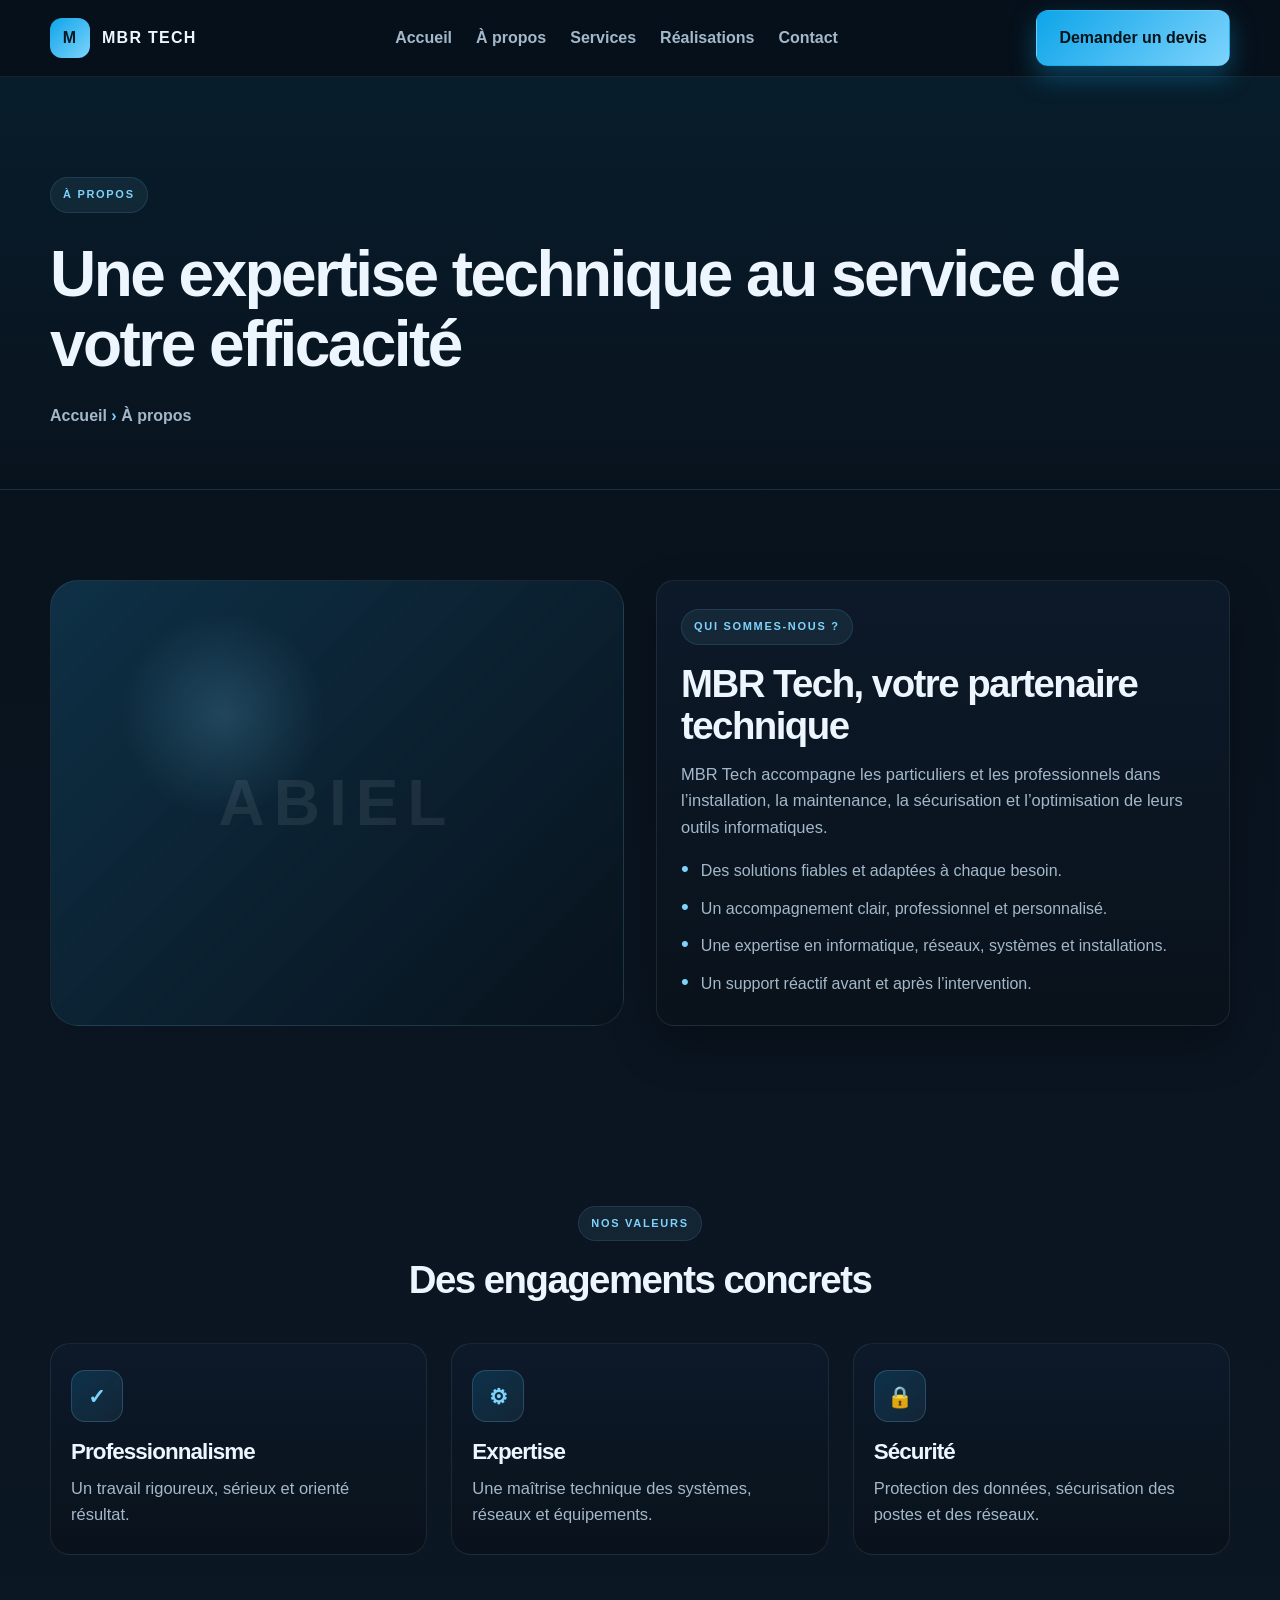
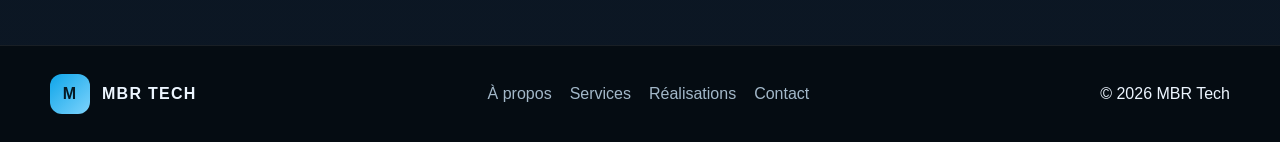
==== about.html @ f69b9838 "Initial commit for MBR Tech website with static pages and styling" ====
<!DOCTYPE html>
<html lang="fr">
<head>
  <meta charset="UTF-8" />
  <meta name="viewport" content="width=device-width, initial-scale=1.0" />
  <title>À propos | MBR Tech</title>
  <link rel="stylesheet" href="style.css" />
</head>
<body>
  <header class="site-header">
    <div class="container nav">
      <a href="index.html" class="brand">
        <span class="brand-mark">M</span>
        <span>MBR Tech</span>
      </a>

      <nav class="nav-links" id="navLinks">
        <a href="index.html">Accueil</a>
        <a href="about.html">À propos</a>
        <a href="services.html">Services</a>
        <a href="portfolio.html">Réalisations</a>
        <a href="contact.html">Contact</a>
      </nav>

      <div class="nav-cta">
        <a href="contact.html" class="btn btn-primary">Demander un devis</a>
        <button class="menu-btn" id="menuBtn" aria-label="Menu">☰</button>
      </div>
    </div>
  </header>

  <main>
    <section class="page-banner">
      <div class="container">
        <div>
          <span class="tiny-tag">À propos</span>
          <h1>Une expertise technique au service de votre efficacité</h1>
        </div>
        <div class="breadcrumb">Accueil <span>›</span> À propos</div>
      </div>
    </section>

    <section class="section">
      <div class="container grid-2">
        <div class="about-visual"></div>

        <div class="card">
          <span class="tiny-tag">Qui sommes-nous ?</span>
          <h2>MBR Tech, votre partenaire technique</h2>
          <p>
            MBR Tech accompagne les particuliers et les professionnels dans l’installation,
            la maintenance, la sécurisation et l’optimisation de leurs outils informatiques.
          </p>

          <ul class="feature-list">
            <li>Des solutions fiables et adaptées à chaque besoin.</li>
            <li>Un accompagnement clair, professionnel et personnalisé.</li>
            <li>Une expertise en informatique, réseaux, systèmes et installations.</li>
            <li>Un support réactif avant et après l’intervention.</li>
          </ul>
        </div>
      </div>
    </section>

    <section class="section">
      <div class="container">
        <div class="section-header">
          <span class="tiny-tag">Nos valeurs</span>
          <h2>Des engagements concrets</h2>
        </div>

        <div class="service-grid">
          <div class="service-box">
            <div class="service-icon">✓</div>
            <h3>Professionnalisme</h3>
            <p>Un travail rigoureux, sérieux et orienté résultat.</p>
          </div>

          <div class="service-box">
            <div class="service-icon">⚙</div>
            <h3>Expertise</h3>
            <p>Une maîtrise technique des systèmes, réseaux et équipements.</p>
          </div>

          <div class="service-box">
            <div class="service-icon">🔒</div>
            <h3>Sécurité</h3>
            <p>Protection des données, sécurisation des postes et des réseaux.</p>
          </div>
        </div>
      </div>
    </section>
  </main>

  <footer class="site-footer">
    <div class="container footer-wrap">
      <div class="brand">
        <span class="brand-mark">M</span>
        <span>MBR Tech</span>
      </div>

      <div class="footer-links">
        <a href="about.html">À propos</a>
        <a href="services.html">Services</a>
        <a href="portfolio.html">Réalisations</a>
        <a href="contact.html">Contact</a>
      </div>

      <div>© <span id="year"></span> MBR Tech</div>
    </div>
  </footer>

  <script src="script.js"></script>
</body>
</html>
---- style.css ----
:root{
  --primary:#08131d;
  --primary-2:#0f1f2d;
  --secondary:#0ea5e9;
  --secondary-2:#7dd3fc;
  --text:#edf6ff;
  --muted:#a3b8c9;
  --card:#0d1b2a;
  --line:rgba(255,255,255,0.08);
  --success:#4ade80;
  --shadow:0 20px 45px rgba(0,0,0,0.28);
  --radius:18px;
  --container:1180px;
}

*{
  box-sizing:border-box;
  margin:0;
  padding:0;
}

html{
  scroll-behavior:smooth;
}

body{
  font-family:"Segoe UI", Tahoma, Geneva, Verdana, sans-serif;
  background:linear-gradient(180deg,#07111b 0%, #0c1724 100%);
  color:var(--text);
  line-height:1.6;
}

img{
  max-width:100%;
  display:block;
}

a{
  text-decoration:none;
  color:inherit;
}

.container{
  width:min(var(--container), calc(100% - 30px));
  margin:0 auto;
}

.section{
  padding:90px 0;
}

.section-header{
  max-width:700px;
  margin:0 auto 42px;
  text-align:center;
}

.tiny-tag{
  display:inline-block;
  font-size:11px;
  letter-spacing:1.7px;
  text-transform:uppercase;
  padding:8px 12px;
  border-radius:999px;
  background:rgba(125,211,252,0.08);
  border:1px solid rgba(125,211,252,0.12);
  color:var(--secondary-2);
  font-weight:700;
  margin-bottom:18px;
}

h1,h2,h3,h4{
  line-height:1.1;
  letter-spacing:-0.04em;
  margin:0;
}

h1{
  font-size:clamp(2.4rem, 5vw, 4.5rem);
}

h2{
  font-size:clamp(2rem, 3vw, 3rem);
  margin-bottom:14px;
}

p{
  color:var(--muted);
  font-size:1.03rem;
}

.btn{
  display:inline-flex;
  align-items:center;
  justify-content:center;
  gap:10px;
  border-radius:12px;
  padding:14px 22px;
  font-weight:700;
  transition:0.25s ease;
  border:1px solid transparent;
  cursor:pointer;
}

.btn-primary{
  color:#031319;
  background:linear-gradient(135deg, var(--secondary), var(--secondary-2));
  box-shadow:0 10px 26px rgba(14,165,233,0.35);
}

.btn-primary:hover{
  transform:translateY(-2px);
}

.btn-secondary{
  color:var(--text);
  background:transparent;
  border-color:var(--line);
}

.btn-secondary:hover{
  background:rgba(255,255,255,0.03);
}

.site-header{
  position:sticky;
  top:0;
  z-index:999;
  backdrop-filter:blur(12px);
  background:rgba(7,17,27,0.78);
  border-bottom:1px solid var(--line);
}

.nav{
  display:flex;
  align-items:center;
  justify-content:space-between;
  height:76px;
}

.brand{
  display:flex;
  align-items:center;
  gap:12px;
  font-weight:800;
  letter-spacing:0.08em;
  text-transform:uppercase;
}

.brand-mark{
  width:40px;
  height:40px;
  background:linear-gradient(135deg,var(--secondary), var(--secondary-2));
  color:#061923;
  display:grid;
  place-items:center;
  border-radius:12px;
  font-weight:900;
}

.nav-links{
  display:flex;
  gap:24px;
  align-items:center;
  color:var(--muted);
  font-weight:600;
}

.nav-links a{
  position:relative;
}

.nav-links a::after{
  content:"";
  position:absolute;
  left:0;
  bottom:-8px;
  width:100%;
  height:2px;
  background:linear-gradient(90deg,var(--secondary),var(--secondary-2));
  transform:scaleX(0);
  transform-origin:left;
  transition:0.2s ease;
}

.nav-links a:hover{
  color:var(--text);
}

.nav-links a:hover::after{
  transform:scaleX(1);
}

.nav-cta{
  display:flex;
  align-items:center;
  gap:14px;
}

.menu-btn{
  display:none;
  width:42px;
  height:42px;
  border:1px solid var(--line);
  background:transparent;
  border-radius:12px;
  color:var(--text);
  font-size:1.4rem;
  cursor:pointer;
}

.page-banner{
  padding:100px 0 60px;
  border-bottom:1px solid var(--line);
  background:linear-gradient(180deg, rgba(14,165,233,0.08), rgba(14,165,233,0));
}

.page-banner .container{
  display:flex;
  align-items:flex-end;
  justify-content:space-between;
  gap:24px;
  flex-wrap:wrap;
}

.page-banner h1{
  font-size:clamp(2.6rem, 5vw, 4rem);
  margin-top:8px;
}

.breadcrumb{
  color:var(--muted);
  font-weight:600;
}

.breadcrumb span{
  color:var(--secondary-2);
}

.grid-2{
  display:grid;
  grid-template-columns:1fr 1fr;
  gap:32px;
}

.card{
  background:linear-gradient(180deg, rgba(13,26,42,0.98), rgba(10,18,27,0.94));
  border:1px solid var(--line);
  border-radius:var(--radius);
  padding:28px 24px;
  box-shadow:var(--shadow);
}

.feature-list{
  list-style:none;
  display:grid;
  gap:12px;
  margin-top:18px;
}

.feature-list li{
  display:flex;
  align-items:flex-start;
  gap:12px;
  color:var(--muted);
}

.feature-list li::before{
  content:"•";
  color:var(--secondary-2);
  font-size:1.4rem;
  line-height:1;
}

.about-visual{
  min-height:420px;
  border-radius:28px;
  background:
    radial-gradient(circle at 30% 30%, rgba(125,211,252,0.18), transparent 20%),
    linear-gradient(135deg, rgba(14,165,233,0.14), rgba(7,17,27,0.9)),
    #0e1d2b;
  border:1px solid var(--line);
  position:relative;
  overflow:hidden;
}

.about-visual::after{
  content:"ABIEL";
  position:absolute;
  inset:50% auto auto 50%;
  transform:translate(-50%,-50%);
  font-size:4rem;
  font-weight:900;
  letter-spacing:0.14em;
  color:rgba(255,255,255,0.08);
}

.service-grid{
  display:grid;
  grid-template-columns:repeat(3, minmax(0, 1fr));
  gap:24px;
}

.service-box{
  background:linear-gradient(180deg, rgba(13,26,42,0.98), rgba(10,18,27,0.94));
  border:1px solid var(--line);
  border-radius:20px;
  padding:26px 20px;
  transition:0.25s ease;
}

.service-box:hover{
  transform:translateY(-6px);
  box-shadow:var(--shadow);
  border-color:rgba(125,211,252,0.22);
}

.service-icon{
  width:52px;
  height:52px;
  border-radius:14px;
  display:grid;
  place-items:center;
  background:linear-gradient(135deg, rgba(14,165,233,0.18), rgba(125,211,252,0.08));
  border:1px solid rgba(125,211,252,0.2);
  color:var(--secondary-2);
  font-size:1.3rem;
  font-weight:800;
  margin-bottom:18px;
}

.service-box h3{
  margin-bottom:10px;
  font-size:1.4rem;
}

.service-box ul{
  list-style:none;
  margin-top:14px;
  display:grid;
  gap:8px;
  color:var(--muted);
}

.service-box li::before{
  content:"•";
  color:var(--secondary-2);
  margin-right:8px;
}

.projects-grid{
  display:grid;
  grid-template-columns:repeat(3, minmax(0, 1fr));
  gap:24px;
}

.project-card{
  background:linear-gradient(180deg, rgba(13,26,42,0.98), rgba(10,18,27,0.94));
  border:1px solid var(--line);
  border-radius:22px;
  overflow:hidden;
}

.project-visual{
  height:210px;
  display:flex;
  align-items:center;
  justify-content:center;
  position:relative;
  background:linear-gradient(135deg, rgba(14,165,233,0.26), rgba(15,31,45,1));
  border-bottom:1px solid var(--line);
}

.project-visual::before{
  content:"";
  position:absolute;
  width:140%;
  height:180%;
  border-radius:50%;
  background:radial-gradient(circle, rgba(125,211,252,0.25), transparent 60%);
  transform:translate(15%, 20%);
}

.project-visual span{
  position:relative;
  z-index:1;
  font-size:3rem;
  font-weight:900;
  color:rgba(255,255,255,0.85);
}

.project-body{
  padding:22px 20px 26px;
}

.project-body .meta{
  display:inline-block;
  padding:6px 10px;
  border-radius:999px;
  background:rgba(125,211,252,0.08);
  border:1px solid rgba(125,211,252,0.12);
  color:var(--secondary-2);
  font-weight:700;
  font-size:0.72rem;
  letter-spacing:0.08em;
  text-transform:uppercase;
  margin-bottom:14px;
}

.project-body h3{
  font-size:1.4rem;
  margin-bottom:10px;
}

.process-grid{
  display:grid;
  grid-template-columns:repeat(5, minmax(0,1fr));
  gap:18px;
}

.step{
  background:rgba(255,255,255,0.02);
  border:1px solid var(--line);
  border-radius:18px;
  padding:22px 18px;
}

.step .num{
  width:42px;
  height:42px;
  display:grid;
  place-items:center;
  border-radius:12px;
  background:linear-gradient(135deg, var(--secondary), var(--secondary-2));
  color:#04151d;
  font-weight:900;
  margin-bottom:18px;
}

.step h3{
  margin-bottom:10px;
  font-size:1.18rem;
}

.contact-wrap{
  display:grid;
  grid-template-columns:0.8fr 1.2fr;
  gap:26px;
}

.contact-box, .form-box{
  background:rgba(255,255,255,0.02);
  border:1px solid var(--line);
  border-radius:24px;
  padding:24px 22px;
}

.contact-info{
  display:grid;
  gap:16px;
  margin-top:20px;
}

.info-item{
  display:flex;
  gap:14px;
  align-items:flex-start;
  padding:14px 16px;
  background:rgba(255,255,255,0.015);
  border:1px solid var(--line);
  border-radius:14px;
}

.info-icon{
  width:42px;
  height:42px;
  display:grid;
  place-items:center;
  border-radius:12px;
  background:linear-gradient(135deg, rgba(14,165,233,0.18), rgba(125,211,252,0.08));
  color:var(--secondary-2);
  font-weight:800;
}

.form{
  display:grid;
  gap:18px;
}

.field-row{
  display:grid;
  grid-template-columns:1fr 1fr;
  gap:18px;
}

.field{
  display:grid;
  gap:8px;
}

.field label{
  color:var(--muted);
  font-weight:600;
}

.field input, .field textarea{
  width:100%;
  border:1px solid var(--line);
  background:rgba(7,17,27,0.8);
  border-radius:12px;
  color:var(--text);
  padding:14px 16px;
  font:inherit;
}

.field input:focus, .field textarea:focus{
  outline:none;
  border-color:rgba(125,211,252,0.4);
  box-shadow:0 0 0 3px rgba(14,165,233,0.12);
}

.site-footer{
  background:rgba(6,12,18,0.96);
  border-top:1px solid var(--line);
  padding:28px 0;
}

.footer-wrap{
  display:flex;
  align-items:center;
  justify-content:space-between;
  flex-wrap:wrap;
  gap:18px;
}

.footer-links{
  display:flex;
  gap:18px;
  flex-wrap:wrap;
  color:var(--muted);
}

.footer-links a:hover{
  color:var(--text);
}

@media (max-width:980px){
  .service-grid,
  .projects-grid,
  .process-grid{
    grid-template-columns:repeat(2, minmax(0,1fr));
  }

  .contact-wrap,
  .grid-2{
    grid-template-columns:1fr;
  }

  .nav-links{
    position:absolute;
    top:76px;
    left:50%;
    transform:translateX(-50%);
    width:min(90%,540px);
    background:rgba(8,19,29,0.96);
    border:1px solid var(--line);
    border-radius:18px;
    padding:18px 20px;
    display:none;
    flex-direction:column;
    align-items:flex-start;
  }

  .nav-links.open{
    display:flex;
  }

  .menu-btn{
    display:inline-flex;
    align-items:center;
    justify-content:center;
  }
}

@media (max-width:640px){
  .service-grid,
  .projects-grid,
  .process-grid,
  .field-row{
    grid-template-columns:1fr;
  }

  .nav-cta .btn{
    display:none;
  }

  .section{
    padding:76px 0;
  }

  .page-banner{
    padding-top:80px;
  }
}
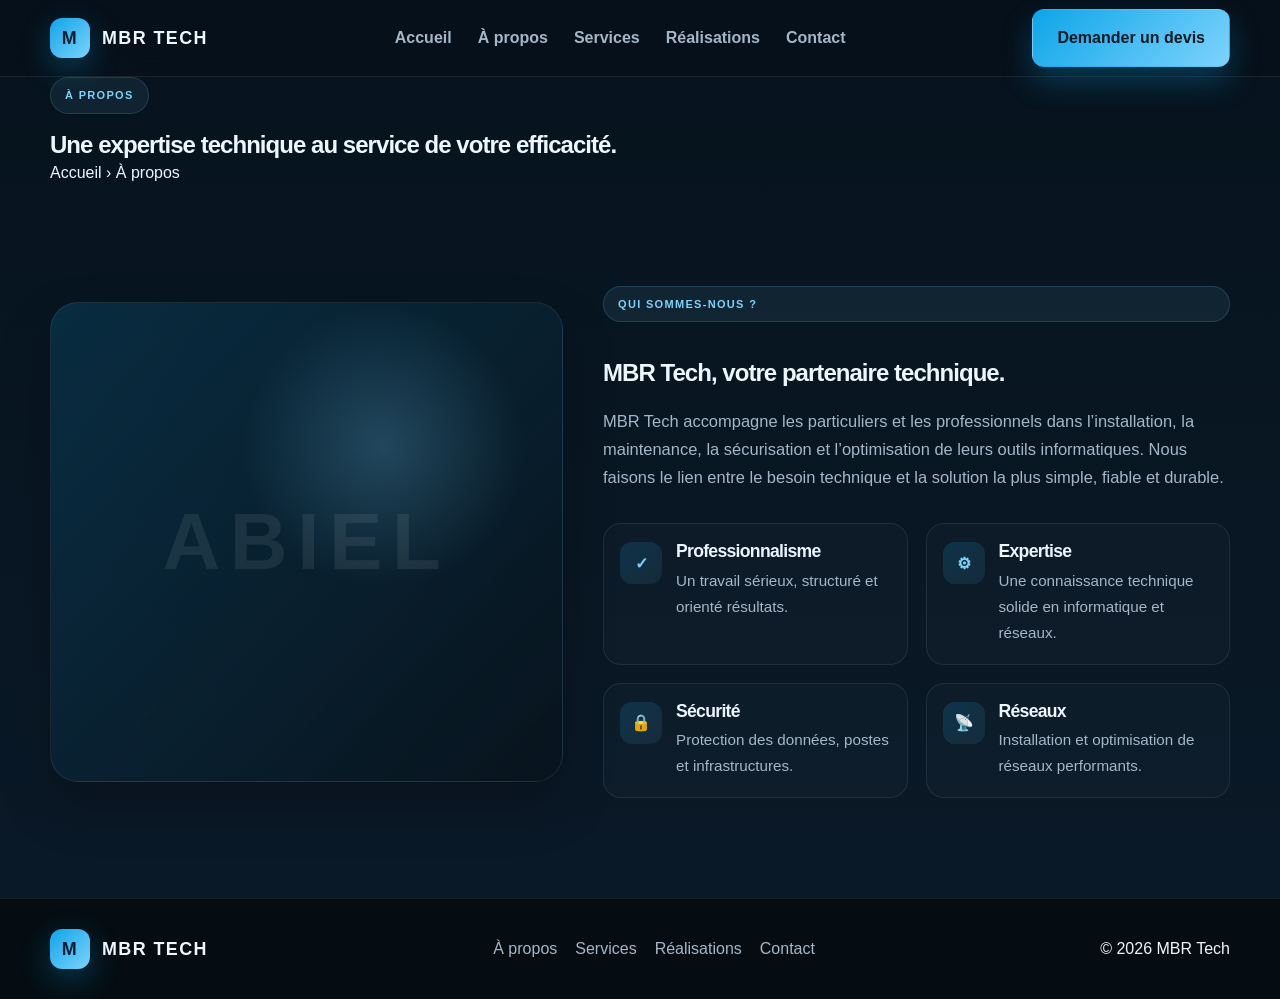
==== commit a0071d9a: "Enhance MBR Tech website design and premium layout across all pages." ====
--- a/about.html
+++ b/about.html
@@ -1,115 +1,114 @@
 <!DOCTYPE html>
 <html lang="fr">
-<head>
-  <meta charset="UTF-8" />
-  <meta name="viewport" content="width=device-width, initial-scale=1.0" />
-  <title>À propos | MBR Tech</title>
-  <link rel="stylesheet" href="style.css" />
-</head>
-<body>
-  <header class="site-header">
-    <div class="container nav">
-      <a href="index.html" class="brand">
-        <span class="brand-mark">M</span>
-        <span>MBR Tech</span>
-      </a>
+  <head>
+    <meta charset="UTF-8" />
+    <meta name="viewport" content="width=device-width, initial-scale=1.0" />
+    <title>À propos | MBR Tech</title>
+    <link rel="stylesheet" href="style.css" />
+  </head>
+  <body>
+    <header class="site-header">
+      <div class="container nav">
+        <a href="index.html" class="brand">
+          <span class="brand-mark">M</span>
+          <span>MBR Tech</span>
+        </a>
 
-      <nav class="nav-links" id="navLinks">
-        <a href="index.html">Accueil</a>
-        <a href="about.html">À propos</a>
-        <a href="services.html">Services</a>
-        <a href="portfolio.html">Réalisations</a>
-        <a href="contact.html">Contact</a>
-      </nav>
+        <nav class="nav-links" id="navLinks">
+          <a href="index.html">Accueil</a>
+          <a href="about.html">À propos</a>
+          <a href="services.html">Services</a>
+          <a href="portfolio.html">Réalisations</a>
+          <a href="contact.html">Contact</a>
+        </nav>
 
-      <div class="nav-cta">
-        <a href="contact.html" class="btn btn-primary">Demander un devis</a>
-        <button class="menu-btn" id="menuBtn" aria-label="Menu">☰</button>
-      </div>
-    </div>
-  </header>
-
-  <main>
-    <section class="page-banner">
-      <div class="container">
-        <div>
-          <span class="tiny-tag">À propos</span>
-          <h1>Une expertise technique au service de votre efficacité</h1>
-        </div>
-        <div class="breadcrumb">Accueil <span>›</span> À propos</div>
-      </div>
-    </section>
-
-    <section class="section">
-      <div class="container grid-2">
-        <div class="about-visual"></div>
-
-        <div class="card">
-          <span class="tiny-tag">Qui sommes-nous ?</span>
-          <h2>MBR Tech, votre partenaire technique</h2>
-          <p>
-            MBR Tech accompagne les particuliers et les professionnels dans l’installation,
-            la maintenance, la sécurisation et l’optimisation de leurs outils informatiques.
-          </p>
-
-          <ul class="feature-list">
-            <li>Des solutions fiables et adaptées à chaque besoin.</li>
-            <li>Un accompagnement clair, professionnel et personnalisé.</li>
-            <li>Une expertise en informatique, réseaux, systèmes et installations.</li>
-            <li>Un support réactif avant et après l’intervention.</li>
-          </ul>
+        <div class="nav-cta">
+          <a href="contact.html" class="btn btn-primary">Demander un devis</a>
+          <button class="menu-btn" id="menuBtn" aria-label="Menu">☰</button>
         </div>
       </div>
-    </section>
+    </header>
 
-    <section class="section">
-      <div class="container">
-        <div class="section-header">
-          <span class="tiny-tag">Nos valeurs</span>
-          <h2>Des engagements concrets</h2>
+    <main>
+      <section class="page-banner">
+        <div class="container page-banner-inner">
+          <div>
+            <span class="tiny-tag">À propos</span>
+            <h1>Une expertise technique au service de votre efficacité.</h1>
+          </div>
+          <div class="breadcrumb">Accueil <span>›</span> À propos</div>
         </div>
+      </section>
 
-        <div class="service-grid">
-          <div class="service-box">
-            <div class="service-icon">✓</div>
-            <h3>Professionnalisme</h3>
-            <p>Un travail rigoureux, sérieux et orienté résultat.</p>
+      <section class="section">
+        <div class="container about-grid">
+          <div class="about-visual">
+            <div class="visual-badge">ABIEL</div>
           </div>
 
-          <div class="service-box">
-            <div class="service-icon">⚙</div>
-            <h3>Expertise</h3>
-            <p>Une maîtrise technique des systèmes, réseaux et équipements.</p>
-          </div>
+          <div class="about-copy">
+            <span class="tiny-tag">Qui sommes-nous ?</span>
+            <h2>MBR Tech, votre partenaire technique.</h2>
+            <p>
+              MBR Tech accompagne les particuliers et les professionnels dans l’installation, la maintenance,
+              la sécurisation et l’optimisation de leurs outils informatiques. Nous faisons le lien entre
+              le besoin technique et la solution la plus simple, fiable et durable.
+            </p>
 
-          <div class="service-box">
-            <div class="service-icon">🔒</div>
-            <h3>Sécurité</h3>
-            <p>Protection des données, sécurisation des postes et des réseaux.</p>
+            <div class="feature-grid">
+              <div class="feature-item">
+                <div class="feature-icon">✓</div>
+                <div>
+                  <h3>Professionnalisme</h3>
+                  <p>Un travail sérieux, structuré et orienté résultats.</p>
+                </div>
+              </div>
+
+              <div class="feature-item">
+                <div class="feature-icon">⚙</div>
+                <div>
+                  <h3>Expertise</h3>
+                  <p>Une connaissance technique solide en informatique et réseaux.</p>
+                </div>
+              </div>
+
+              <div class="feature-item">
+                <div class="feature-icon">🔒</div>
+                <div>
+                  <h3>Sécurité</h3>
+                  <p>Protection des données, postes et infrastructures.</p>
+                </div>
+              </div>
+
+              <div class="feature-item">
+                <div class="feature-icon">📡</div>
+                <div>
+                  <h3>Réseaux</h3>
+                  <p>Installation et optimisation de réseaux performants.</p>
+                </div>
+              </div>
+            </div>
           </div>
         </div>
+      </section>
+    </main>
+
+    <footer class="site-footer">
+      <div class="container footer-wrap">
+        <div class="brand">
+          <span class="brand-mark">M</span>
+          <span>MBR Tech</span>
+        </div>
+        <div class="footer-links">
+          <a href="about.html">À propos</a>
+          <a href="services.html">Services</a>
+          <a href="portfolio.html">Réalisations</a>
+          <a href="contact.html">Contact</a>
+        </div>
+        <div>© <span id="year"></span> MBR Tech</div>
       </div>
-    </section>
-  </main>
+    </footer>
 
-  <footer class="site-footer">
-    <div class="container footer-wrap">
-      <div class="brand">
-        <span class="brand-mark">M</span>
-        <span>MBR Tech</span>
-      </div>
-
-      <div class="footer-links">
-        <a href="about.html">À propos</a>
-        <a href="services.html">Services</a>
-        <a href="portfolio.html">Réalisations</a>
-        <a href="contact.html">Contact</a>
-      </div>
-
-      <div>© <span id="year"></span> MBR Tech</div>
-    </div>
-  </footer>
-
-  <script src="script.js"></script>
-</body>
+    <script src="script.js"></script>
+  </body>
 </html>
--- a/style.css
+++ b/style.css
@@ -1,604 +1,1000 @@
-:root{
-  --primary:#08131d;
-  --primary-2:#0f1f2d;
-  --secondary:#0ea5e9;
-  --secondary-2:#7dd3fc;
-  --text:#edf6ff;
-  --muted:#a3b8c9;
-  --card:#0d1b2a;
-  --line:rgba(255,255,255,0.08);
-  --success:#4ade80;
-  --shadow:0 20px 45px rgba(0,0,0,0.28);
-  --radius:18px;
-  --container:1180px;
-}
-
-*{
-  box-sizing:border-box;
-  margin:0;
-  padding:0;
-}
-
-html{
-  scroll-behavior:smooth;
-}
-
-body{
-  font-family:"Segoe UI", Tahoma, Geneva, Verdana, sans-serif;
-  background:linear-gradient(180deg,#07111b 0%, #0c1724 100%);
-  color:var(--text);
-  line-height:1.6;
-}
-
-img{
-  max-width:100%;
-  display:block;
-}
-
-a{
-  text-decoration:none;
-  color:inherit;
-}
-
-.container{
-  width:min(var(--container), calc(100% - 30px));
-  margin:0 auto;
-}
-
-.section{
-  padding:90px 0;
-}
-
-.section-header{
-  max-width:700px;
-  margin:0 auto 42px;
-  text-align:center;
-}
-
-.tiny-tag{
-  display:inline-block;
-  font-size:11px;
-  letter-spacing:1.7px;
-  text-transform:uppercase;
-  padding:8px 12px;
-  border-radius:999px;
-  background:rgba(125,211,252,0.08);
-  border:1px solid rgba(125,211,252,0.12);
-  color:var(--secondary-2);
-  font-weight:700;
-  margin-bottom:18px;
-}
-
-h1,h2,h3,h4{
-  line-height:1.1;
-  letter-spacing:-0.04em;
-  margin:0;
-}
-
-h1{
-  font-size:clamp(2.4rem, 5vw, 4.5rem);
-}
-
-h2{
-  font-size:clamp(2rem, 3vw, 3rem);
-  margin-bottom:14px;
-}
-
-p{
-  color:var(--muted);
-  font-size:1.03rem;
-}
-
-.btn{
-  display:inline-flex;
-  align-items:center;
-  justify-content:center;
-  gap:10px;
-  border-radius:12px;
-  padding:14px 22px;
-  font-weight:700;
-  transition:0.25s ease;
-  border:1px solid transparent;
-  cursor:pointer;
-}
-
-.btn-primary{
-  color:#031319;
-  background:linear-gradient(135deg, var(--secondary), var(--secondary-2));
-  box-shadow:0 10px 26px rgba(14,165,233,0.35);
-}
-
-.btn-primary:hover{
-  transform:translateY(-2px);
-}
-
-.btn-secondary{
-  color:var(--text);
-  background:transparent;
-  border-color:var(--line);
-}
-
-.btn-secondary:hover{
-  background:rgba(255,255,255,0.03);
-}
-
-.site-header{
-  position:sticky;
-  top:0;
-  z-index:999;
-  backdrop-filter:blur(12px);
-  background:rgba(7,17,27,0.78);
-  border-bottom:1px solid var(--line);
-}
-
-.nav{
-  display:flex;
-  align-items:center;
-  justify-content:space-between;
-  height:76px;
-}
-
-.brand{
-  display:flex;
-  align-items:center;
-  gap:12px;
-  font-weight:800;
-  letter-spacing:0.08em;
-  text-transform:uppercase;
-}
-
-.brand-mark{
-  width:40px;
-  height:40px;
-  background:linear-gradient(135deg,var(--secondary), var(--secondary-2));
-  color:#061923;
-  display:grid;
-  place-items:center;
-  border-radius:12px;
-  font-weight:900;
-}
-
-.nav-links{
-  display:flex;
-  gap:24px;
-  align-items:center;
-  color:var(--muted);
-  font-weight:600;
-}
-
-.nav-links a{
-  position:relative;
-}
-
-.nav-links a::after{
-  content:"";
-  position:absolute;
-  left:0;
-  bottom:-8px;
-  width:100%;
-  height:2px;
-  background:linear-gradient(90deg,var(--secondary),var(--secondary-2));
-  transform:scaleX(0);
-  transform-origin:left;
-  transition:0.2s ease;
-}
-
-.nav-links a:hover{
-  color:var(--text);
-}
-
-.nav-links a:hover::after{
-  transform:scaleX(1);
-}
-
-.nav-cta{
-  display:flex;
-  align-items:center;
-  gap:14px;
-}
-
-.menu-btn{
-  display:none;
-  width:42px;
-  height:42px;
-  border:1px solid var(--line);
-  background:transparent;
-  border-radius:12px;
-  color:var(--text);
-  font-size:1.4rem;
-  cursor:pointer;
-}
-
-.page-banner{
-  padding:100px 0 60px;
-  border-bottom:1px solid var(--line);
-  background:linear-gradient(180deg, rgba(14,165,233,0.08), rgba(14,165,233,0));
-}
-
-.page-banner .container{
-  display:flex;
-  align-items:flex-end;
-  justify-content:space-between;
-  gap:24px;
-  flex-wrap:wrap;
-}
-
-.page-banner h1{
-  font-size:clamp(2.6rem, 5vw, 4rem);
-  margin-top:8px;
-}
-
-.breadcrumb{
-  color:var(--muted);
-  font-weight:600;
-}
-
-.breadcrumb span{
-  color:var(--secondary-2);
-}
-
-.grid-2{
-  display:grid;
-  grid-template-columns:1fr 1fr;
-  gap:32px;
-}
-
-.card{
-  background:linear-gradient(180deg, rgba(13,26,42,0.98), rgba(10,18,27,0.94));
-  border:1px solid var(--line);
-  border-radius:var(--radius);
-  padding:28px 24px;
-  box-shadow:var(--shadow);
-}
-
-.feature-list{
-  list-style:none;
-  display:grid;
-  gap:12px;
-  margin-top:18px;
-}
-
-.feature-list li{
-  display:flex;
-  align-items:flex-start;
-  gap:12px;
-  color:var(--muted);
-}
-
-.feature-list li::before{
-  content:"•";
-  color:var(--secondary-2);
-  font-size:1.4rem;
-  line-height:1;
-}
-
-.about-visual{
-  min-height:420px;
-  border-radius:28px;
-  background:
-    radial-gradient(circle at 30% 30%, rgba(125,211,252,0.18), transparent 20%),
-    linear-gradient(135deg, rgba(14,165,233,0.14), rgba(7,17,27,0.9)),
-    #0e1d2b;
-  border:1px solid var(--line);
-  position:relative;
-  overflow:hidden;
-}
-
-.about-visual::after{
-  content:"ABIEL";
-  position:absolute;
-  inset:50% auto auto 50%;
-  transform:translate(-50%,-50%);
-  font-size:4rem;
-  font-weight:900;
-  letter-spacing:0.14em;
-  color:rgba(255,255,255,0.08);
-}
-
-.service-grid{
-  display:grid;
-  grid-template-columns:repeat(3, minmax(0, 1fr));
-  gap:24px;
-}
-
-.service-box{
-  background:linear-gradient(180deg, rgba(13,26,42,0.98), rgba(10,18,27,0.94));
-  border:1px solid var(--line);
-  border-radius:20px;
-  padding:26px 20px;
-  transition:0.25s ease;
-}
-
-.service-box:hover{
-  transform:translateY(-6px);
-  box-shadow:var(--shadow);
-  border-color:rgba(125,211,252,0.22);
-}
-
-.service-icon{
-  width:52px;
-  height:52px;
-  border-radius:14px;
-  display:grid;
-  place-items:center;
-  background:linear-gradient(135deg, rgba(14,165,233,0.18), rgba(125,211,252,0.08));
-  border:1px solid rgba(125,211,252,0.2);
-  color:var(--secondary-2);
-  font-size:1.3rem;
-  font-weight:800;
-  margin-bottom:18px;
-}
-
-.service-box h3{
-  margin-bottom:10px;
-  font-size:1.4rem;
-}
-
-.service-box ul{
-  list-style:none;
-  margin-top:14px;
-  display:grid;
-  gap:8px;
-  color:var(--muted);
-}
-
-.service-box li::before{
-  content:"•";
-  color:var(--secondary-2);
-  margin-right:8px;
-}
-
-.projects-grid{
-  display:grid;
-  grid-template-columns:repeat(3, minmax(0, 1fr));
-  gap:24px;
-}
-
-.project-card{
-  background:linear-gradient(180deg, rgba(13,26,42,0.98), rgba(10,18,27,0.94));
-  border:1px solid var(--line);
-  border-radius:22px;
-  overflow:hidden;
-}
-
-.project-visual{
-  height:210px;
-  display:flex;
-  align-items:center;
-  justify-content:center;
-  position:relative;
-  background:linear-gradient(135deg, rgba(14,165,233,0.26), rgba(15,31,45,1));
-  border-bottom:1px solid var(--line);
-}
-
-.project-visual::before{
-  content:"";
-  position:absolute;
-  width:140%;
-  height:180%;
-  border-radius:50%;
-  background:radial-gradient(circle, rgba(125,211,252,0.25), transparent 60%);
-  transform:translate(15%, 20%);
-}
-
-.project-visual span{
-  position:relative;
-  z-index:1;
-  font-size:3rem;
-  font-weight:900;
-  color:rgba(255,255,255,0.85);
-}
-
-.project-body{
-  padding:22px 20px 26px;
-}
-
-.project-body .meta{
-  display:inline-block;
-  padding:6px 10px;
-  border-radius:999px;
-  background:rgba(125,211,252,0.08);
-  border:1px solid rgba(125,211,252,0.12);
-  color:var(--secondary-2);
-  font-weight:700;
-  font-size:0.72rem;
-  letter-spacing:0.08em;
-  text-transform:uppercase;
-  margin-bottom:14px;
-}
-
-.project-body h3{
-  font-size:1.4rem;
-  margin-bottom:10px;
-}
-
-.process-grid{
-  display:grid;
-  grid-template-columns:repeat(5, minmax(0,1fr));
-  gap:18px;
-}
-
-.step{
-  background:rgba(255,255,255,0.02);
-  border:1px solid var(--line);
-  border-radius:18px;
-  padding:22px 18px;
-}
-
-.step .num{
-  width:42px;
-  height:42px;
-  display:grid;
-  place-items:center;
-  border-radius:12px;
-  background:linear-gradient(135deg, var(--secondary), var(--secondary-2));
-  color:#04151d;
-  font-weight:900;
-  margin-bottom:18px;
-}
-
-.step h3{
-  margin-bottom:10px;
-  font-size:1.18rem;
-}
-
-.contact-wrap{
-  display:grid;
-  grid-template-columns:0.8fr 1.2fr;
-  gap:26px;
-}
-
-.contact-box, .form-box{
-  background:rgba(255,255,255,0.02);
-  border:1px solid var(--line);
-  border-radius:24px;
-  padding:24px 22px;
-}
-
-.contact-info{
-  display:grid;
-  gap:16px;
-  margin-top:20px;
-}
-
-.info-item{
-  display:flex;
-  gap:14px;
-  align-items:flex-start;
-  padding:14px 16px;
-  background:rgba(255,255,255,0.015);
-  border:1px solid var(--line);
-  border-radius:14px;
-}
-
-.info-icon{
-  width:42px;
-  height:42px;
-  display:grid;
-  place-items:center;
-  border-radius:12px;
-  background:linear-gradient(135deg, rgba(14,165,233,0.18), rgba(125,211,252,0.08));
-  color:var(--secondary-2);
-  font-weight:800;
-}
-
-.form{
-  display:grid;
-  gap:18px;
-}
-
-.field-row{
-  display:grid;
-  grid-template-columns:1fr 1fr;
-  gap:18px;
-}
-
-.field{
-  display:grid;
-  gap:8px;
-}
-
-.field label{
-  color:var(--muted);
-  font-weight:600;
-}
-
-.field input, .field textarea{
-  width:100%;
-  border:1px solid var(--line);
-  background:rgba(7,17,27,0.8);
-  border-radius:12px;
-  color:var(--text);
-  padding:14px 16px;
-  font:inherit;
-}
-
-.field input:focus, .field textarea:focus{
-  outline:none;
-  border-color:rgba(125,211,252,0.4);
-  box-shadow:0 0 0 3px rgba(14,165,233,0.12);
-}
-
-.site-footer{
-  background:rgba(6,12,18,0.96);
-  border-top:1px solid var(--line);
-  padding:28px 0;
-}
-
-.footer-wrap{
-  display:flex;
-  align-items:center;
-  justify-content:space-between;
-  flex-wrap:wrap;
-  gap:18px;
-}
-
-.footer-links{
-  display:flex;
-  gap:18px;
-  flex-wrap:wrap;
-  color:var(--muted);
-}
-
-.footer-links a:hover{
-  color:var(--text);
-}
-
-@media (max-width:980px){
-  .service-grid,
+:root {
+  --primary: #071823;
+  --primary-2: #0d1d2c;
+  --secondary: #0ea5e9;
+  --secondary-2: #7dd3fc;
+  --text: #edf6ff;
+  --muted: #a5b7c7;
+  --soft: #0f2435;
+  --card: rgba(12, 23, 34, 0.88);
+  --line: rgba(255, 255, 255, 0.08);
+  --shadow: 0 24px 50px rgba(0, 0, 0, 0.25);
+  --container: 1180px;
+  --radius: 20px;
+}
+
+* {
+  box-sizing: border-box;
+  margin: 0;
+  padding: 0;
+}
+
+html {
+  scroll-behavior: smooth;
+}
+
+body {
+  font-family: "Segoe UI", Tahoma, Geneva, Verdana, sans-serif;
+  background: linear-gradient(180deg, #06131d 0%, #0b1a29 100%);
+  color: var(--text);
+  line-height: 1.7;
+}
+
+img {
+  max-width: 100%;
+  display: block;
+}
+
+a {
+  color: inherit;
+  text-decoration: none;
+}
+
+button,
+input,
+textarea {
+  font: inherit;
+}
+
+.container {
+  width: min(var(--container), calc(100% - 32px));
+  margin: 0 auto;
+}
+
+.section {
+  padding: 100px 0;
+}
+
+.muted-section {
+  background: rgba(255, 255, 255, 0.02);
+  border-top: 1px solid var(--line);
+  border-bottom: 1px solid var(--line);
+}
+
+.section-header {
+  text-align: center;
+  max-width: 720px;
+  margin: 0 auto 40px;
+}
+
+.section-header h2 {
+  font-size: clamp(2rem, 3vw, 3rem);
+  line-height: 1.1;
+  letter-spacing: -0.04em;
+  margin-bottom: 12px;
+}
+
+.section-header p {
+  color: var(--muted);
+  font-size: 1.05rem;
+}
+
+.tiny-tag {
+  display: inline-block;
+  padding: 8px 14px;
+  border-radius: 999px;
+  font-size: 11px;
+  font-weight: 700;
+  letter-spacing: 0.12em;
+  text-transform: uppercase;
+  background: rgba(125, 211, 252, 0.08);
+  border: 1px solid rgba(125, 211, 252, 0.16);
+  color: var(--secondary-2);
+  margin-bottom: 18px;
+}
+
+h1, h2, h3, h4 {
+  line-height: 1.12;
+  letter-spacing: -0.04em;
+  margin: 0;
+}
+
+p {
+  color: var(--muted);
+}
+
+.btn {
+  display: inline-flex;
+  align-items: center;
+  justify-content: center;
+  padding: 14px 24px;
+  border-radius: 12px;
+  font-weight: 700;
+  transition: 0.25s ease;
+  border: 1px solid transparent;
+  white-space: nowrap;
+}
+
+.btn:hover {
+  transform: translateY(-2px);
+}
+
+.btn-primary {
+  color: #031923;
+  background: linear-gradient(135deg, var(--secondary), var(--secondary-2));
+  box-shadow: 0 14px 30px rgba(14, 165, 233, 0.28);
+}
+
+.btn-secondary {
+  color: var(--text);
+  background: transparent;
+  border-color: var(--line);
+}
+
+.site-header {
+  position: sticky;
+  top: 0;
+  z-index: 1000;
+  background: rgba(7, 17, 27, 0.8);
+  backdrop-filter: blur(14px);
+  border-bottom: 1px solid var(--line);
+}
+
+.nav {
+  display: flex;
+  align-items: center;
+  justify-content: space-between;
+  min-height: 76px;
+}
+
+.brand {
+  display: inline-flex;
+  align-items: center;
+  gap: 12px;
+  font-size: 1.12rem;
+  font-weight: 800;
+  letter-spacing: 0.08em;
+  text-transform: uppercase;
+}
+
+.brand-mark {
+  display: inline-grid;
+  place-items: center;
+  width: 40px;
+  height: 40px;
+  border-radius: 12px;
+  background: linear-gradient(135deg, var(--secondary), var(--secondary-2));
+  color: #041c2d;
+  font-weight: 900;
+  box-shadow: 0 10px 30px rgba(14, 165, 233, 0.3);
+}
+
+.nav-links {
+  display: flex;
+  align-items: center;
+  gap: 26px;
+  color: var(--muted);
+  font-weight: 600;
+}
+
+.nav-links a {
+  position: relative;
+  transition: 0.2s ease;
+}
+
+.nav-links a::after {
+  content: "";
+  position: absolute;
+  left: 0;
+  bottom: -8px;
+  width: 100%;
+  height: 2px;
+  background: linear-gradient(90deg, var(--secondary), var(--secondary-2));
+  transform: scaleX(0);
+  transform-origin: left;
+  transition: transform 0.2s ease;
+}
+
+.nav-links a:hover {
+  color: var(--text);
+}
+
+.nav-links a:hover::after {
+  transform: scaleX(1);
+}
+
+.nav-cta {
+  display: flex;
+  align-items: center;
+  gap: 14px;
+}
+
+.menu-btn {
+  display: none;
+  width: 42px;
+  height: 42px;
+  border: 1px solid var(--line);
+  border-radius: 12px;
+  background: transparent;
+  color: var(--text);
+  font-size: 1.6rem;
+  cursor: pointer;
+}
+
+.hero {
+  position: relative;
+  padding: 80px 0 70px;
+  overflow: hidden;
+}
+
+.hero::before {
+  content: "";
+  position: absolute;
+  inset: 20% -10% auto 58%;
+  width: 700px;
+  height: 700px;
+  background: radial-gradient(circle, rgba(14, 165, 233, 0.2), rgba(14, 165, 233, 0));
+  filter: blur(20px);
+  pointer-events: none;
+}
+
+.hero-content {
+  display: grid;
+  grid-template-columns: 1.15fr 0.85fr;
+  gap: 52px;
+  align-items: center;
+  position: relative;
+  z-index: 1;
+}
+
+.hero-copy h1 {
+  font-size: clamp(2.8rem, 5vw, 5rem);
+  line-height: 1.02;
+  letter-spacing: -0.06em;
+}
+
+.highlight {
+  background: linear-gradient(135deg, var(--secondary-2), var(--secondary));
+  -webkit-background-clip: text;
+  background-clip: text;
+  color: transparent;
+}
+
+.lead {
+  color: var(--muted);
+  font-size: 1.18rem;
+  margin-top: 22px;
+  max-width: 630px;
+}
+
+.hero-actions {
+  display: flex;
+  flex-wrap: wrap;
+  gap: 16px;
+  margin-top: 28px;
+}
+
+.trust-row {
+  display: flex;
+  flex-wrap: wrap;
+  gap: 28px;
+  margin-top: 36px;
+}
+
+.trust-row div {
+  min-width: 150px;
+}
+
+.trust-row strong {
+  display: block;
+  font-size: 1.9rem;
+  color: var(--text);
+}
+
+.trust-row span {
+  color: var(--muted);
+  font-size: 0.9rem;
+}
+
+.hero-visual {
+  position: relative;
+  display: flex;
+  align-items: center;
+  justify-content: center;
+  min-height: 520px;
+}
+
+.dashboard-card {
+  width: min(100%, 470px);
+  padding: 24px;
+  border-radius: 28px;
+  border: 1px solid var(--line);
+  background: linear-gradient(180deg, rgba(13, 23, 34, 0.96), rgba(8, 19, 28, 0.98));
+  box-shadow: var(--shadow);
+}
+
+.dash-top {
+  display: flex;
+  align-items: center;
+  justify-content: space-between;
+  margin-bottom: 18px;
+}
+
+.signal {
+  display: flex;
+  align-items: center;
+  gap: 8px;
+}
+
+.signal span {
+  display: inline-block;
+  width: 8px;
+  height: 8px;
+  border-radius: 50%;
+  background: #4ade80;
+  box-shadow: 0 0 12px rgba(74, 222, 128, 0.8);
+}
+
+.status-pill {
+  display: inline-block;
+  padding: 8px 12px;
+  border-radius: 999px;
+  background: rgba(125, 211, 252, 0.08);
+  border: 1px solid rgba(125, 211, 252, 0.14);
+  color: var(--secondary-2);
+  font-size: 12px;
+  letter-spacing: 0.08em;
+  text-transform: uppercase;
+  font-weight: 700;
+}
+
+.dashboard-panel {
+  padding: 18px;
+  border-radius: 18px;
+  background: linear-gradient(180deg, rgba(255,255,255,0.02), rgba(255,255,255,0.01));
+  border: 1px solid var(--line);
+}
+
+.chart {
+  height: 180px;
+  display: flex;
+  align-items: flex-end;
+  gap: 12px;
+  padding: 10px 8px 0;
+}
+
+.chart span {
+  display: block;
+  flex: 1;
+  border-radius: 10px 10px 0 0;
+  background: linear-gradient(180deg, var(--secondary-2), var(--secondary));
+  box-shadow: 0 16px 30px rgba(14, 165, 233, 0.2);
+}
+
+.mini-grid {
+  display: grid;
+  grid-template-columns: repeat(3, 1fr);
+  gap: 16px;
+  margin-top: 18px;
+}
+
+.mini-grid div {
+  padding: 14px 12px;
+  border-radius: 14px;
+  background: rgba(255,255,255,0.02);
+  border: 1px solid var(--line);
+}
+
+.mini-grid small {
+  display: block;
+  color: var(--muted);
+  margin-bottom: 8px;
+}
+
+.mini-grid strong {
+  color: var(--text);
+  font-size: 1.2rem;
+}
+
+.floating-box {
+  position: absolute;
+  right: 8px;
+  bottom: 20px;
+  width: 210px;
+  padding: 18px 16px;
+  border-radius: 18px;
+  background: rgba(11, 19, 30, 0.96);
+  border: 1px solid rgba(125, 211, 252, 0.14);
+  box-shadow: var(--shadow);
+}
+
+.floating-box span,
+.floating-box em {
+  display: block;
+  color: var(--muted);
+  font-style: normal;
+  font-size: 0.78rem;
+  letter-spacing: 0.08em;
+  text-transform: uppercase;
+}
+
+.floating-box strong {
+  display: block;
+  margin: 8px 0 4px;
+  font-size: 2.1rem;
+}
+
+.about-grid {
+  display: grid;
+  grid-template-columns: 0.9fr 1.1fr;
+  gap: 40px;
+  align-items: center;
+}
+
+.about-visual {
+  position: relative;
+  min-height: 480px;
+  border-radius: 28px;
+  background: linear-gradient(135deg, rgba(14, 165, 233, 0.16), rgba(8, 19, 28, 0.9));
+  border: 1px solid var(--line);
+  overflow: hidden;
+  box-shadow: var(--shadow);
+}
+
+.about-visual::before {
+  content: "";
+  position: absolute;
+  inset: 0;
+  background: radial-gradient(circle at 65% 30%, rgba(125, 211, 252, 0.22), transparent 30%);
+}
+
+.visual-badge {
+  position: absolute;
+  left: 50%;
+  top: 50%;
+  transform: translate(-50%, -50%);
+  font-size: clamp(3rem, 7vw, 5rem);
+  font-weight: 900;
+  letter-spacing: 0.12em;
+  color: rgba(255, 255, 255, 0.08);
+}
+
+.about-copy {
+  display: flex;
+  flex-direction: column;
+  gap: 20px;
+}
+
+.about-copy > p {
+  font-size: 1.03rem;
+}
+
+.feature-grid {
+  display: grid;
+  grid-template-columns: repeat(2, minmax(0, 1fr));
+  gap: 18px;
+  margin-top: 12px;
+}
+
+.feature-item {
+  display: flex;
+  align-items: flex-start;
+  gap: 14px;
+  padding: 18px 16px;
+  border-radius: 18px;
+  background: rgba(255,255,255,0.02);
+  border: 1px solid var(--line);
+}
+
+.feature-icon {
+  width: 42px;
+  height: 42px;
+  display: grid;
+  place-items: center;
+  border-radius: 12px;
+  background: linear-gradient(135deg, rgba(14,165,233,0.18), rgba(125,211,252,0.08));
+  color: var(--secondary-2);
+  font-weight: 900;
+  flex-shrink: 0;
+}
+
+.feature-item h3 {
+  font-size: 1.1rem;
+  margin-bottom: 6px;
+}
+
+.feature-item p {
+  font-size: 0.95rem;
+}
+
+.services-grid {
+  display: grid;
+  grid-template-columns: repeat(3, minmax(0, 1fr));
+  gap: 26px;
+}
+
+.service-card {
+  padding: 26px 22px;
+  border-radius: 22px;
+  background: linear-gradient(180deg, rgba(13, 23, 34, 0.96), rgba(10, 18, 28, 0.96));
+  border: 1px solid var(--line);
+  transition: 0.25s ease;
+}
+
+.service-card:hover {
+  transform: translateY(-6px);
+  box-shadow: var(--shadow);
+  border-color: rgba(125,211,252,0.2);
+}
+
+.service-icon {
+  width: 54px;
+  height: 54px;
+  display: grid;
+  place-items: center;
+  border-radius: 16px;
+  background: linear-gradient(135deg, rgba(14,165,233,0.18), rgba(125,211,252,0.08));
+  border: 1px solid rgba(125,211,252,0.15);
+  color: var(--secondary-2);
+  font-size: 1.5rem;
+  margin-bottom: 18px;
+}
+
+.service-card h3 {
+  font-size: 1.35rem;
+  margin-bottom: 10px;
+}
+
+.service-card p {
+  margin-bottom: 16px;
+}
+
+.service-card ul {
+  list-style: none;
+  display: grid;
+  gap: 8px;
+  color: var(--muted);
+}
+
+.service-card li::before {
+  content: "•";
+  color: var(--secondary-2);
+  margin-right: 8px;
+}
+
+.reasons-grid {
+  display: grid;
+  grid-template-columns: repeat(4, minmax(0, 1fr));
+  gap: 22px;
+}
+
+.reason-box {
+  padding: 24px 18px;
+  border-radius: 18px;
+  background: rgba(255,255,255,0.02);
+  border: 1px solid var(--line);
+}
+
+.reason-number {
+  display: inline-flex;
+  width: 52px;
+  height: 52px;
+  align-items: center;
+  justify-content: center;
+  border-radius: 14px;
+  background: linear-gradient(135deg, var(--secondary), var(--secondary-2));
+  color: #061c2a;
+  font-weight: 900;
+  margin-bottom: 18px;
+}
+
+.reason-box h3 {
+  margin-bottom: 8px;
+}
+
+.projects-grid {
+  display: grid;
+  grid-template-columns: repeat(3, minmax(0, 1fr));
+  gap: 24px;
+}
+
+.project-card {
+  background: linear-gradient(180deg, rgba(13, 23, 34, 0.96), rgba(10, 18, 28, 0.96));
+  border: 1px solid var(--line);
+  border-radius: 22px;
+  overflow: hidden;
+  transition: 0.25s ease;
+}
+
+.project-card:hover {
+  transform: translateY(-6px);
+  box-shadow: var(--shadow);
+}
+
+.project-visual {
+  position: relative;
+  height: 220px;
+  display: grid;
+  place-items: center;
+  background: linear-gradient(135deg, rgba(14,165,233,0.3), rgba(9,18,28,0.95));
+  border-bottom: 1px solid var(--line);
+}
+
+.project-visual::before {
+  content: "";
+  position: absolute;
+  width: 150%;
+  height: 180%;
+  border-radius: 50%;
+  background: radial-gradient(circle, rgba(125,211,252,0.25), transparent 60%);
+  transform: translate(12%, 14%);
+}
+
+.project-visual span {
+  position: relative;
+  z-index: 1;
+  font-size: 3rem;
+  font-weight: 900;
+  color: rgba(255,255,255,0.85);
+}
+
+.project-body {
+  padding: 20px 20px 26px;
+}
+
+.project-tag {
+  display: inline-block;
+  margin-bottom: 12px;
+  padding: 6px 10px;
+  border-radius: 999px;
+  background: rgba(125, 211, 252, 0.08);
+  border: 1px solid rgba(125,211,252,0.14);
+  color: var(--secondary-2);
+  font-size: 0.72rem;
+  letter-spacing: 0.08em;
+  text-transform: uppercase;
+  font-weight: 700;
+}
+
+.project-body h3 {
+  font-size: 1.38rem;
+  margin-bottom: 10px;
+}
+
+.testimonials-grid {
+  display: grid;
+  grid-template-columns: repeat(3, minmax(0, 1fr));
+  gap: 24px;
+}
+
+.testimonial {
+  padding: 24px 22px;
+  border-radius: 20px;
+  background: rgba(255,255,255,0.02);
+  border: 1px solid var(--line);
+}
+
+.stars {
+  color: #fbbf24;
+  letter-spacing: 0.18em;
+  margin-bottom: 18px;
+}
+
+.testimonial p {
+  margin-bottom: 18px;
+}
+
+.person {
+  display: flex;
+  align-items: center;
+  gap: 12px;
+}
+
+.avatar {
+  width: 46px;
+  height: 46px;
+  border-radius: 50%;
+  display: grid;
+  place-items: center;
+  background: linear-gradient(135deg, var(--secondary), var(--secondary-2));
+  color: #061c2a;
+  font-weight: 900;
+}
+
+.person strong {
+  display: block;
+  color: var(--text);
+}
+
+.person span {
+  color: var(--muted);
+  font-size: 0.8rem;
+}
+
+.contact-wrap {
+  display: grid;
+  grid-template-columns: 0.8fr 1.2fr;
+  gap: 24px;
+}
+
+.contact-card,
+.form-card {
+  background: rgba(255,255,255,0.02);
+  border: 1px solid var(--line);
+  border-radius: 24px;
+  padding: 26px 22px;
+}
+
+.contact-card h3 {
+  font-size: 1.8rem;
+  margin-bottom: 8px;
+}
+
+.contact-list {
+  display: grid;
+  gap: 16px;
+  margin-top: 24px;
+}
+
+.contact-item {
+  display: flex;
+  align-items: flex-start;
+  gap: 14px;
+  padding: 14px 16px;
+  border-radius: 14px;
+  background: rgba(255,255,255,0.015);
+  border: 1px solid var(--line);
+}
+
+.info-icon {
+  width: 42px;
+  height: 42px;
+  display: grid;
+  place-items: center;
+  border-radius: 12px;
+  background: linear-gradient(135deg, rgba(14,165,233,0.18), rgba(125,211,252,0.08));
+  color: var(--secondary-2);
+  font-weight: 800;
+  flex-shrink: 0;
+}
+
+.contact-item strong,
+.contact-item span {
+  display: block;
+}
+
+.contact-item span {
+  color: var(--muted);
+  margin-top: 4px;
+}
+
+.contact-form {
+  display: grid;
+  gap: 18px;
+}
+
+.field-row {
+  display: grid;
+  grid-template-columns: repeat(2, minmax(0, 1fr));
+  gap: 18px;
+}
+
+.field {
+  display: grid;
+  gap: 8px;
+}
+
+.field label {
+  color: var(--muted);
+  font-weight: 600;
+}
+
+.field input,
+.field textarea {
+  width: 100%;
+  border: 1px solid var(--line);
+  border-radius: 12px;
+  padding: 14px 16px;
+  background: rgba(7, 17, 27, 0.8);
+  color: var(--text);
+}
+
+.field input:focus,
+.field textarea:focus {
+  outline: none;
+  border-color: rgba(125, 211, 252, 0.4);
+  box-shadow: 0 0 0 3px rgba(14, 165, 233, 0.12);
+}
+
+.site-footer {
+  border-top: 1px solid var(--line);
+  background: rgba(5, 12, 18, 0.92);
+  padding: 30px 0;
+}
+
+.footer-wrap {
+  display: flex;
+  align-items: center;
+  justify-content: space-between;
+  flex-wrap: wrap;
+  gap: 18px;
+}
+
+.footer-links {
+  display: flex;
+  flex-wrap: wrap;
+  gap: 18px;
+  color: var(--muted);
+}
+
+.footer-links a:hover {
+  color: var(--text);
+}
+
+@media (max-width: 980px) {
+  .hero-content,
+  .about-grid,
+  .contact-wrap {
+    grid-template-columns: 1fr;
+  }
+
+  .services-grid,
   .projects-grid,
-  .process-grid{
-    grid-template-columns:repeat(2, minmax(0,1fr));
+  .testimonials-grid,
+  .reasons-grid {
+    grid-template-columns: repeat(2, minmax(0, 1fr));
   }
 
-  .contact-wrap,
-  .grid-2{
-    grid-template-columns:1fr;
+  .nav-links {
+    position: absolute;
+    top: 76px;
+    left: 50%;
+    transform: translateX(-50%);
+    width: min(90%, 540px);
+    background: rgba(11, 18, 28, 0.96);
+    border: 1px solid var(--line);
+    border-radius: 18px;
+    padding: 20px;
+    flex-direction: column;
+    align-items: flex-start;
+    display: none;
   }
 
-  .nav-links{
-    position:absolute;
-    top:76px;
-    left:50%;
-    transform:translateX(-50%);
-    width:min(90%,540px);
-    background:rgba(8,19,29,0.96);
-    border:1px solid var(--line);
-    border-radius:18px;
-    padding:18px 20px;
-    display:none;
-    flex-direction:column;
-    align-items:flex-start;
+  .nav-links.open {
+    display: flex;
   }
 
-  .nav-links.open{
-    display:flex;
+  .menu-btn {
+    display: inline-flex;
+    align-items: center;
+    justify-content: center;
   }
-
-  .menu-btn{
-    display:inline-flex;
-    align-items:center;
-    justify-content:center;
+}
+
+@media (max-width: 640px) {
+  .services-grid,
+  .projects-grid,
+  .testimonials-grid,
+  .reasons-grid,
+  .feature-grid,
+  .field-row {
+    grid-template-columns: 1fr;
   }
-}
-
-@media (max-width:640px){
-  .service-grid,
-  .projects-grid,
-  .process-grid,
-  .field-row{
-    grid-template-columns:1fr;
+
+  .section {
+    padding: 78px 0;
   }
 
-  .nav-cta .btn{
-    display:none;
+  .nav-cta .btn {
+    display: none;
   }
 
-  .section{
-    padding:76px 0;
+  .hero {
+    padding-top: 68px;
   }
 
-  .page-banner{
-    padding-top:80px;
+  .floating-box {
+    position: static;
+    margin-top: 18px;
+    width: 100%;
   }
 }
+
+
+
+
+
+
+
+
+
+
+
+
+
+
+
+
+
+
+
+
+
+
+
+
+
+
+
+
+
+
+
+
+
+
+
+
+
+
+
+
+
+
+
+
+
+
+
+
+
+
+
+
+
+
+
+
+
+
+
+
+
+
+
+
+
+
+
+
+
+
+
+
+
+
+
+
+
+
+
+
+
+
+
+
+
+
+
+
+
+
+
+
+
+
+
+
+
+
+
